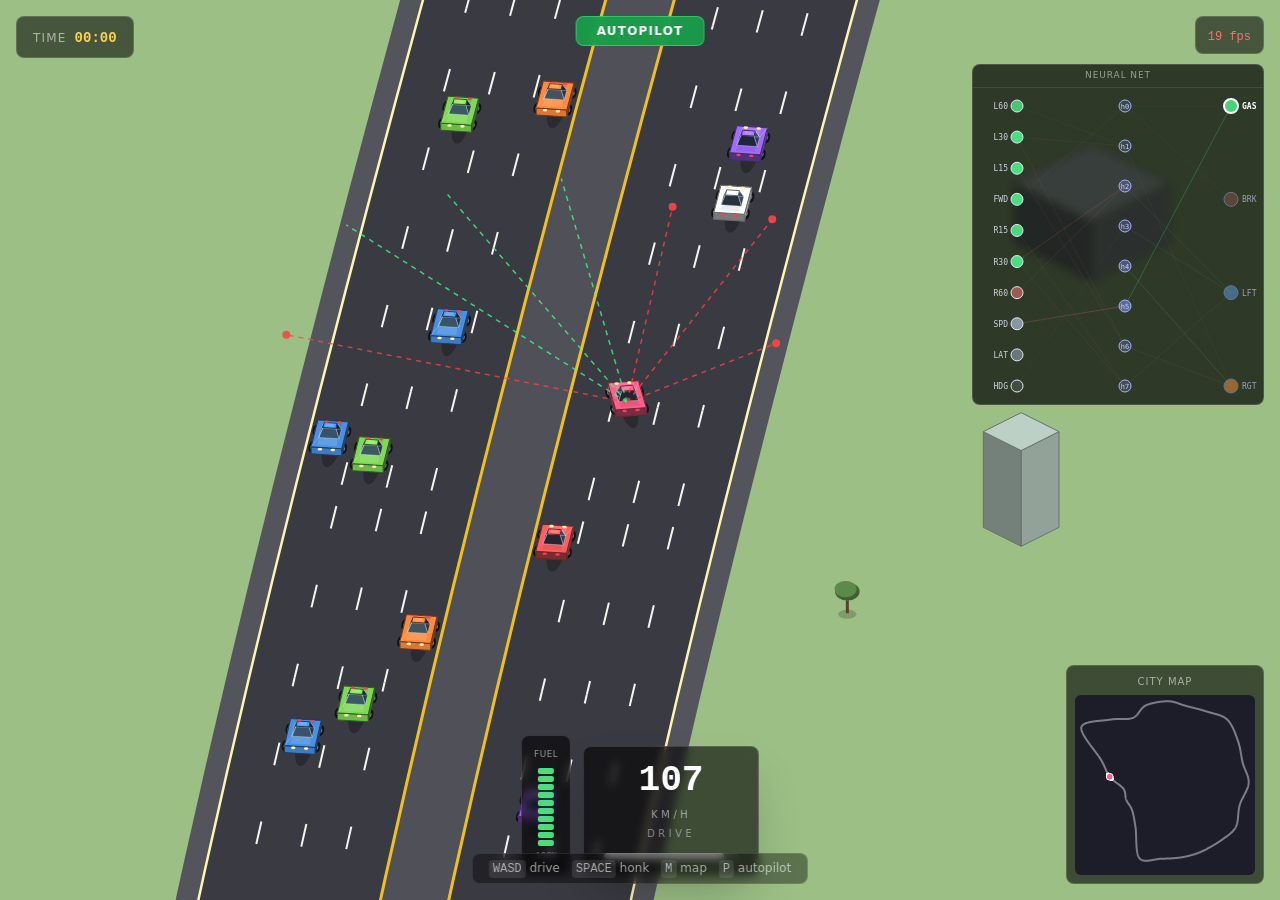
==== frontend/public/3d-sim/index.html @ 81e8ace7 "Add completed 3D simulation version with previews and updated UI" ====
<!DOCTYPE html>
<html lang="en">
<head>
  <meta charset="UTF-8" />
  <meta name="viewport" content="width=device-width, initial-scale=1.0, user-scalable=no" />
  <title>Iso City Drive</title>
  <script type="module" crossorigin src="./assets/index-C6p4gOHT.js"></script>
  <link rel="stylesheet" crossorigin href="./assets/index-06j63gB7.css">
</head>
<body class="bg-black overflow-hidden">
  <div id="root"></div>
</body>
</html>
---- frontend/public/3d-sim/assets/index-06j63gB7.css ----
*,:before,:after{--tw-border-spacing-x: 0;--tw-border-spacing-y: 0;--tw-translate-x: 0;--tw-translate-y: 0;--tw-rotate: 0;--tw-skew-x: 0;--tw-skew-y: 0;--tw-scale-x: 1;--tw-scale-y: 1;--tw-pan-x: ;--tw-pan-y: ;--tw-pinch-zoom: ;--tw-scroll-snap-strictness: proximity;--tw-gradient-from-position: ;--tw-gradient-via-position: ;--tw-gradient-to-position: ;--tw-ordinal: ;--tw-slashed-zero: ;--tw-numeric-figure: ;--tw-numeric-spacing: ;--tw-numeric-fraction: ;--tw-ring-inset: ;--tw-ring-offset-width: 0px;--tw-ring-offset-color: #fff;--tw-ring-color: rgb(59 130 246 / .5);--tw-ring-offset-shadow: 0 0 #0000;--tw-ring-shadow: 0 0 #0000;--tw-shadow: 0 0 #0000;--tw-shadow-colored: 0 0 #0000;--tw-blur: ;--tw-brightness: ;--tw-contrast: ;--tw-grayscale: ;--tw-hue-rotate: ;--tw-invert: ;--tw-saturate: ;--tw-sepia: ;--tw-drop-shadow: ;--tw-backdrop-blur: ;--tw-backdrop-brightness: ;--tw-backdrop-contrast: ;--tw-backdrop-grayscale: ;--tw-backdrop-hue-rotate: ;--tw-backdrop-invert: ;--tw-backdrop-opacity: ;--tw-backdrop-saturate: ;--tw-backdrop-sepia: ;--tw-contain-size: ;--tw-contain-layout: ;--tw-contain-paint: ;--tw-contain-style: }::backdrop{--tw-border-spacing-x: 0;--tw-border-spacing-y: 0;--tw-translate-x: 0;--tw-translate-y: 0;--tw-rotate: 0;--tw-skew-x: 0;--tw-skew-y: 0;--tw-scale-x: 1;--tw-scale-y: 1;--tw-pan-x: ;--tw-pan-y: ;--tw-pinch-zoom: ;--tw-scroll-snap-strictness: proximity;--tw-gradient-from-position: ;--tw-gradient-via-position: ;--tw-gradient-to-position: ;--tw-ordinal: ;--tw-slashed-zero: ;--tw-numeric-figure: ;--tw-numeric-spacing: ;--tw-numeric-fraction: ;--tw-ring-inset: ;--tw-ring-offset-width: 0px;--tw-ring-offset-color: #fff;--tw-ring-color: rgb(59 130 246 / .5);--tw-ring-offset-shadow: 0 0 #0000;--tw-ring-shadow: 0 0 #0000;--tw-shadow: 0 0 #0000;--tw-shadow-colored: 0 0 #0000;--tw-blur: ;--tw-brightness: ;--tw-contrast: ;--tw-grayscale: ;--tw-hue-rotate: ;--tw-invert: ;--tw-saturate: ;--tw-sepia: ;--tw-drop-shadow: ;--tw-backdrop-blur: ;--tw-backdrop-brightness: ;--tw-backdrop-contrast: ;--tw-backdrop-grayscale: ;--tw-backdrop-hue-rotate: ;--tw-backdrop-invert: ;--tw-backdrop-opacity: ;--tw-backdrop-saturate: ;--tw-backdrop-sepia: ;--tw-contain-size: ;--tw-contain-layout: ;--tw-contain-paint: ;--tw-contain-style: }*,:before,:after{box-sizing:border-box;border-width:0;border-style:solid;border-color:#e5e7eb}:before,:after{--tw-content: ""}html,:host{line-height:1.5;-webkit-text-size-adjust:100%;-moz-tab-size:4;-o-tab-size:4;tab-size:4;font-family:ui-sans-serif,system-ui,sans-serif,"Apple Color Emoji","Segoe UI Emoji",Segoe UI Symbol,"Noto Color Emoji";font-feature-settings:normal;font-variation-settings:normal;-webkit-tap-highlight-color:transparent}body{margin:0;line-height:inherit}hr{height:0;color:inherit;border-top-width:1px}abbr:where([title]){-webkit-text-decoration:underline dotted;text-decoration:underline dotted}h1,h2,h3,h4,h5,h6{font-size:inherit;font-weight:inherit}a{color:inherit;text-decoration:inherit}b,strong{font-weight:bolder}code,kbd,samp,pre{font-family:ui-monospace,SFMono-Regular,Menlo,Monaco,Consolas,Liberation Mono,Courier New,monospace;font-feature-settings:normal;font-variation-settings:normal;font-size:1em}small{font-size:80%}sub,sup{font-size:75%;line-height:0;position:relative;vertical-align:baseline}sub{bottom:-.25em}sup{top:-.5em}table{text-indent:0;border-color:inherit;border-collapse:collapse}button,input,optgroup,select,textarea{font-family:inherit;font-feature-settings:inherit;font-variation-settings:inherit;font-size:100%;font-weight:inherit;line-height:inherit;letter-spacing:inherit;color:inherit;margin:0;padding:0}button,select{text-transform:none}button,input:where([type=button]),input:where([type=reset]),input:where([type=submit]){-webkit-appearance:button;background-color:transparent;background-image:none}:-moz-focusring{outline:auto}:-moz-ui-invalid{box-shadow:none}progress{vertical-align:baseline}::-webkit-inner-spin-button,::-webkit-outer-spin-button{height:auto}[type=search]{-webkit-appearance:textfield;outline-offset:-2px}::-webkit-search-decoration{-webkit-appearance:none}::-webkit-file-upload-button{-webkit-appearance:button;font:inherit}summary{display:list-item}blockquote,dl,dd,h1,h2,h3,h4,h5,h6,hr,figure,p,pre{margin:0}fieldset{margin:0;padding:0}legend{padding:0}ol,ul,menu{list-style:none;margin:0;padding:0}dialog{padding:0}textarea{resize:vertical}input::-moz-placeholder,textarea::-moz-placeholder{opacity:1;color:#9ca3af}input::placeholder,textarea::placeholder{opacity:1;color:#9ca3af}button,[role=button]{cursor:pointer}:disabled{cursor:default}img,svg,video,canvas,audio,iframe,embed,object{display:block;vertical-align:middle}img,video{max-width:100%;height:auto}[hidden]:where(:not([hidden=until-found])){display:none}.\!container{width:100%!important}.container{width:100%}@media(min-width:640px){.\!container{max-width:640px!important}.container{max-width:640px}}@media(min-width:768px){.\!container{max-width:768px!important}.container{max-width:768px}}@media(min-width:1024px){.\!container{max-width:1024px!important}.container{max-width:1024px}}@media(min-width:1280px){.\!container{max-width:1280px!important}.container{max-width:1280px}}@media(min-width:1536px){.\!container{max-width:1536px!important}.container{max-width:1536px}}.pointer-events-none{pointer-events:none}.visible{visibility:visible}.absolute{position:absolute}.relative{position:relative}.inset-0{top:0;right:0;bottom:0;left:0}.bottom-2{bottom:.5rem}.bottom-4{bottom:1rem}.bottom-6{bottom:1.5rem}.left-1\/2{left:50%}.left-4{left:1rem}.right-2{right:.5rem}.right-4{right:1rem}.top-1\/3{top:33.333333%}.top-16{top:4rem}.top-24{top:6rem}.top-4{top:1rem}.z-50{z-index:50}.mb-1\.5{margin-bottom:.375rem}.ml-2{margin-left:.5rem}.mt-1{margin-top:.25rem}.mt-2{margin-top:.5rem}.mt-3{margin-top:.75rem}.block{display:block}.flex{display:flex}.hidden{display:none}.h-1\.5{height:.375rem}.h-20{height:5rem}.h-full{height:100%}.h-screen{height:100vh}.w-4{width:1rem}.w-44{width:11rem}.w-full{width:100%}.w-screen{width:100vw}.-translate-x-1\/2{--tw-translate-x: -50%;transform:translate(var(--tw-translate-x),var(--tw-translate-y)) rotate(var(--tw-rotate)) skew(var(--tw-skew-x)) skewY(var(--tw-skew-y)) scaleX(var(--tw-scale-x)) scaleY(var(--tw-scale-y))}.-translate-y-1\/2{--tw-translate-y: -50%;transform:translate(var(--tw-translate-x),var(--tw-translate-y)) rotate(var(--tw-rotate)) skew(var(--tw-skew-x)) skewY(var(--tw-skew-y)) scaleX(var(--tw-scale-x)) scaleY(var(--tw-scale-y))}.transform{transform:translate(var(--tw-translate-x),var(--tw-translate-y)) rotate(var(--tw-rotate)) skew(var(--tw-skew-x)) skewY(var(--tw-skew-y)) scaleX(var(--tw-scale-x)) scaleY(var(--tw-scale-y))}@keyframes pulse{50%{opacity:.5}}.animate-pulse{animation:pulse 2s cubic-bezier(.4,0,.6,1) infinite}.cursor-pointer{cursor:pointer}.select-none{-webkit-user-select:none;-moz-user-select:none;user-select:none}.resize{resize:both}.flex-col{flex-direction:column}.flex-col-reverse{flex-direction:column-reverse}.items-end{align-items:flex-end}.items-center{align-items:center}.justify-center{justify-content:center}.justify-between{justify-content:space-between}.gap-0\.5{gap:.125rem}.gap-1{gap:.25rem}.gap-3{gap:.75rem}.overflow-hidden{overflow:hidden}.rounded{border-radius:.25rem}.rounded-2xl{border-radius:1rem}.rounded-full{border-radius:9999px}.rounded-lg{border-radius:.5rem}.rounded-md{border-radius:.375rem}.rounded-sm{border-radius:.125rem}.rounded-xl{border-radius:.75rem}.border{border-width:1px}.border-2{border-width:2px}.border-4{border-width:4px}.border-b{border-bottom-width:1px}.border-green-400\/60{border-color:#4ade8099}.border-white{--tw-border-opacity: 1;border-color:rgb(255 255 255 / var(--tw-border-opacity, 1))}.border-white\/10{border-color:#ffffff1a}.border-white\/15{border-color:#ffffff26}.bg-\[\#1a1a20\]{--tw-bg-opacity: 1;background-color:rgb(26 26 32 / var(--tw-bg-opacity, 1))}.bg-\[\#e8efe6\]{--tw-bg-opacity: 1;background-color:rgb(232 239 230 / var(--tw-bg-opacity, 1))}.bg-amber-600\/90{background-color:#d97706e6}.bg-black{--tw-bg-opacity: 1;background-color:rgb(0 0 0 / var(--tw-bg-opacity, 1))}.bg-black\/0{background-color:#0000}.bg-black\/40{background-color:#0006}.bg-black\/55{background-color:#0000008c}.bg-black\/60{background-color:#0009}.bg-black\/70{background-color:#000000b3}.bg-black\/80{background-color:#000c}.bg-green-600\/90{background-color:#16a34ae6}.bg-red-600\/90{background-color:#dc2626e6}.bg-white\/10{background-color:#ffffff1a}.bg-white\/70{background-color:#ffffffb3}.p-2{padding:.5rem}.p-5{padding:1.25rem}.px-1{padding-left:.25rem;padding-right:.25rem}.px-3{padding-left:.75rem;padding-right:.75rem}.px-4{padding-left:1rem;padding-right:1rem}.px-5{padding-left:1.25rem;padding-right:1.25rem}.px-6{padding-left:1.5rem;padding-right:1.5rem}.px-8{padding-left:2rem;padding-right:2rem}.py-0\.5{padding-top:.125rem;padding-bottom:.125rem}.py-1{padding-top:.25rem;padding-bottom:.25rem}.py-1\.5{padding-top:.375rem;padding-bottom:.375rem}.py-2{padding-top:.5rem;padding-bottom:.5rem}.py-3{padding-top:.75rem;padding-bottom:.75rem}.py-4{padding-top:1rem;padding-bottom:1rem}.text-center{text-align:center}.font-mono{font-family:ui-monospace,SFMono-Regular,Menlo,Monaco,Consolas,Liberation Mono,Courier New,monospace}.text-2xl{font-size:1.5rem;line-height:2rem}.text-4xl{font-size:2.25rem;line-height:2.5rem}.text-\[10px\]{font-size:10px}.text-\[9px\]{font-size:9px}.text-sm{font-size:.875rem;line-height:1.25rem}.text-xs{font-size:.75rem;line-height:1rem}.font-black{font-weight:900}.font-bold{font-weight:700}.uppercase{text-transform:uppercase}.tabular-nums{--tw-numeric-spacing: tabular-nums;font-variant-numeric:var(--tw-ordinal) var(--tw-slashed-zero) var(--tw-numeric-figure) var(--tw-numeric-spacing) var(--tw-numeric-fraction)}.leading-none{line-height:1}.tracking-\[0\.35em\]{letter-spacing:.35em}.tracking-wider{letter-spacing:.05em}.tracking-widest{letter-spacing:.1em}.text-amber-300{--tw-text-opacity: 1;color:rgb(252 211 77 / var(--tw-text-opacity, 1))}.text-white{--tw-text-opacity: 1;color:rgb(255 255 255 / var(--tw-text-opacity, 1))}.text-white\/35{color:#ffffff59}.text-white\/40{color:#fff6}.text-white\/45{color:#ffffff73}.text-white\/50{color:#ffffff80}.text-white\/55{color:#ffffff8c}.text-white\/60{color:#fff9}.opacity-0{opacity:0}.shadow-2xl{--tw-shadow: 0 25px 50px -12px rgb(0 0 0 / .25);--tw-shadow-colored: 0 25px 50px -12px var(--tw-shadow-color);box-shadow:var(--tw-ring-offset-shadow, 0 0 #0000),var(--tw-ring-shadow, 0 0 #0000),var(--tw-shadow)}.outline{outline-style:solid}.filter{filter:var(--tw-blur) var(--tw-brightness) var(--tw-contrast) var(--tw-grayscale) var(--tw-hue-rotate) var(--tw-invert) var(--tw-saturate) var(--tw-sepia) var(--tw-drop-shadow)}.backdrop-blur-sm{--tw-backdrop-blur: blur(4px);-webkit-backdrop-filter:var(--tw-backdrop-blur) var(--tw-backdrop-brightness) var(--tw-backdrop-contrast) var(--tw-backdrop-grayscale) var(--tw-backdrop-hue-rotate) var(--tw-backdrop-invert) var(--tw-backdrop-opacity) var(--tw-backdrop-saturate) var(--tw-backdrop-sepia);backdrop-filter:var(--tw-backdrop-blur) var(--tw-backdrop-brightness) var(--tw-backdrop-contrast) var(--tw-backdrop-grayscale) var(--tw-backdrop-hue-rotate) var(--tw-backdrop-invert) var(--tw-backdrop-opacity) var(--tw-backdrop-saturate) var(--tw-backdrop-sepia)}.transition-all{transition-property:all;transition-timing-function:cubic-bezier(.4,0,.2,1);transition-duration:.15s}.transition-colors{transition-property:color,background-color,border-color,text-decoration-color,fill,stroke;transition-timing-function:cubic-bezier(.4,0,.2,1);transition-duration:.15s}.transition-opacity{transition-property:opacity;transition-timing-function:cubic-bezier(.4,0,.2,1);transition-duration:.15s}.duration-100{transition-duration:.1s}body{margin:0;padding:0;overflow:hidden;background:#0a0a0a;font-family:-apple-system,BlinkMacSystemFont,Segoe UI,system-ui,sans-serif;color:#fff;-moz-user-select:none;user-select:none;-webkit-user-select:none;touch-action:none}#root{width:100vw;height:100vh;position:relative}.hover\:text-white:hover{--tw-text-opacity: 1;color:rgb(255 255 255 / var(--tw-text-opacity, 1))}.group:hover .group-hover\:bg-black\/30{background-color:#0000004d}.group:hover .group-hover\:opacity-100{opacity:1}@media not all and (min-width:640px){.max-sm\:bottom-28{bottom:7rem}.max-sm\:origin-bottom-right{transform-origin:bottom right}.max-sm\:scale-75{--tw-scale-x: .75;--tw-scale-y: .75;transform:translate(var(--tw-translate-x),var(--tw-translate-y)) rotate(var(--tw-rotate)) skew(var(--tw-skew-x)) skewY(var(--tw-skew-y)) scaleX(var(--tw-scale-x)) scaleY(var(--tw-scale-y))}}
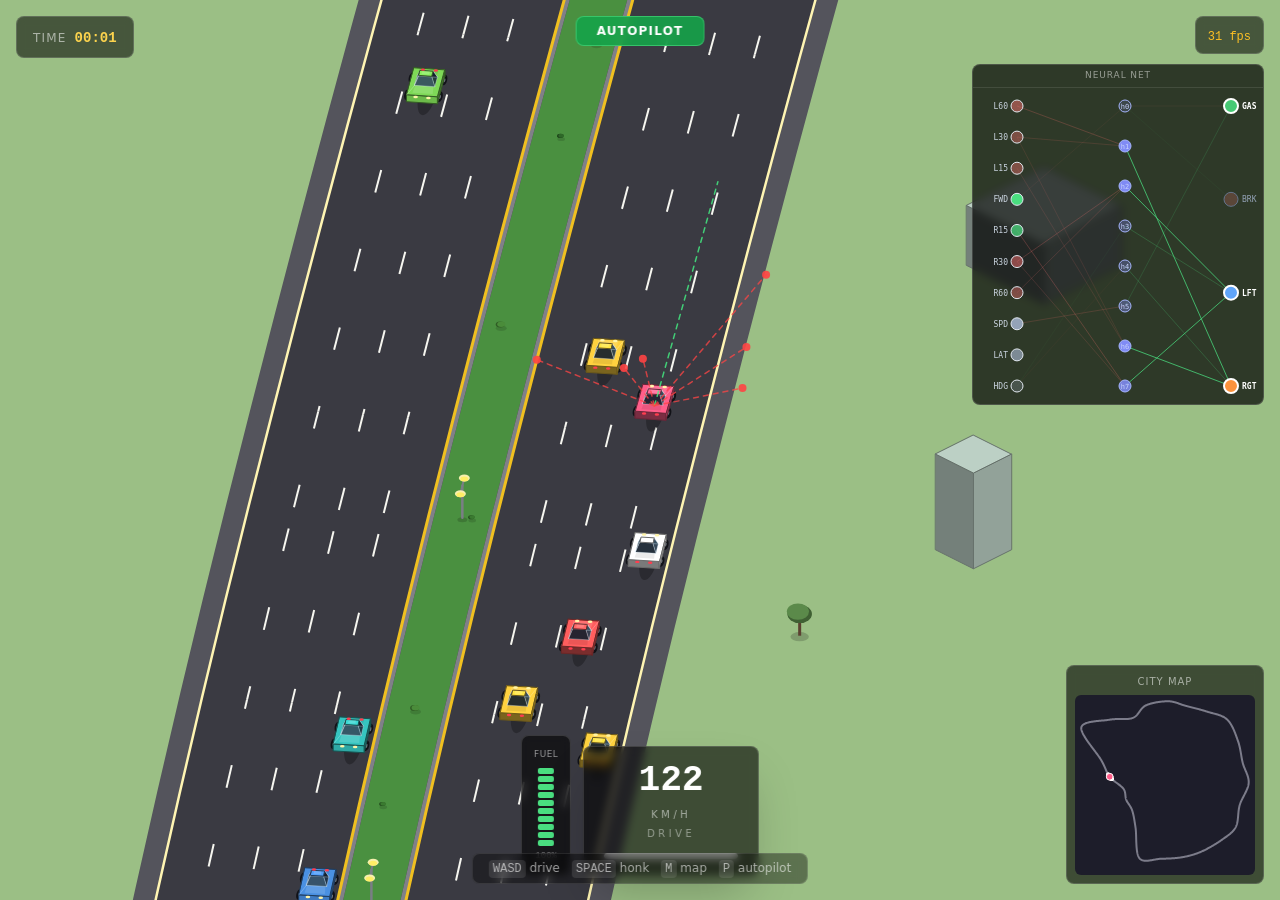
==== commit ece34dd5: "Update 3D simulation assets and submodule" ====
--- a/frontend/public/3d-sim/index.html
+++ b/frontend/public/3d-sim/index.html
@@ -4,8 +4,8 @@
   <meta charset="UTF-8" />
   <meta name="viewport" content="width=device-width, initial-scale=1.0, user-scalable=no" />
   <title>Iso City Drive</title>
-  <script type="module" crossorigin src="./assets/index-C6p4gOHT.js"></script>
-  <link rel="stylesheet" crossorigin href="./assets/index-06j63gB7.css">
+  <script type="module" crossorigin src="./assets/index-4USFn4dG.js"></script>
+  <link rel="stylesheet" crossorigin href="./assets/index-BVumEWVg.css">
 </head>
 <body class="bg-black overflow-hidden">
   <div id="root"></div>
--- a/frontend/public/3d-sim/assets/index-BVumEWVg.css
+++ b/frontend/public/3d-sim/assets/index-BVumEWVg.css
@@ -0,0 +1 @@
+*,:before,:after{--tw-border-spacing-x: 0;--tw-border-spacing-y: 0;--tw-translate-x: 0;--tw-translate-y: 0;--tw-rotate: 0;--tw-skew-x: 0;--tw-skew-y: 0;--tw-scale-x: 1;--tw-scale-y: 1;--tw-pan-x: ;--tw-pan-y: ;--tw-pinch-zoom: ;--tw-scroll-snap-strictness: proximity;--tw-gradient-from-position: ;--tw-gradient-via-position: ;--tw-gradient-to-position: ;--tw-ordinal: ;--tw-slashed-zero: ;--tw-numeric-figure: ;--tw-numeric-spacing: ;--tw-numeric-fraction: ;--tw-ring-inset: ;--tw-ring-offset-width: 0px;--tw-ring-offset-color: #fff;--tw-ring-color: rgb(59 130 246 / .5);--tw-ring-offset-shadow: 0 0 #0000;--tw-ring-shadow: 0 0 #0000;--tw-shadow: 0 0 #0000;--tw-shadow-colored: 0 0 #0000;--tw-blur: ;--tw-brightness: ;--tw-contrast: ;--tw-grayscale: ;--tw-hue-rotate: ;--tw-invert: ;--tw-saturate: ;--tw-sepia: ;--tw-drop-shadow: ;--tw-backdrop-blur: ;--tw-backdrop-brightness: ;--tw-backdrop-contrast: ;--tw-backdrop-grayscale: ;--tw-backdrop-hue-rotate: ;--tw-backdrop-invert: ;--tw-backdrop-opacity: ;--tw-backdrop-saturate: ;--tw-backdrop-sepia: ;--tw-contain-size: ;--tw-contain-layout: ;--tw-contain-paint: ;--tw-contain-style: }::backdrop{--tw-border-spacing-x: 0;--tw-border-spacing-y: 0;--tw-translate-x: 0;--tw-translate-y: 0;--tw-rotate: 0;--tw-skew-x: 0;--tw-skew-y: 0;--tw-scale-x: 1;--tw-scale-y: 1;--tw-pan-x: ;--tw-pan-y: ;--tw-pinch-zoom: ;--tw-scroll-snap-strictness: proximity;--tw-gradient-from-position: ;--tw-gradient-via-position: ;--tw-gradient-to-position: ;--tw-ordinal: ;--tw-slashed-zero: ;--tw-numeric-figure: ;--tw-numeric-spacing: ;--tw-numeric-fraction: ;--tw-ring-inset: ;--tw-ring-offset-width: 0px;--tw-ring-offset-color: #fff;--tw-ring-color: rgb(59 130 246 / .5);--tw-ring-offset-shadow: 0 0 #0000;--tw-ring-shadow: 0 0 #0000;--tw-shadow: 0 0 #0000;--tw-shadow-colored: 0 0 #0000;--tw-blur: ;--tw-brightness: ;--tw-contrast: ;--tw-grayscale: ;--tw-hue-rotate: ;--tw-invert: ;--tw-saturate: ;--tw-sepia: ;--tw-drop-shadow: ;--tw-backdrop-blur: ;--tw-backdrop-brightness: ;--tw-backdrop-contrast: ;--tw-backdrop-grayscale: ;--tw-backdrop-hue-rotate: ;--tw-backdrop-invert: ;--tw-backdrop-opacity: ;--tw-backdrop-saturate: ;--tw-backdrop-sepia: ;--tw-contain-size: ;--tw-contain-layout: ;--tw-contain-paint: ;--tw-contain-style: }*,:before,:after{box-sizing:border-box;border-width:0;border-style:solid;border-color:#e5e7eb}:before,:after{--tw-content: ""}html,:host{line-height:1.5;-webkit-text-size-adjust:100%;-moz-tab-size:4;-o-tab-size:4;tab-size:4;font-family:ui-sans-serif,system-ui,sans-serif,"Apple Color Emoji","Segoe UI Emoji",Segoe UI Symbol,"Noto Color Emoji";font-feature-settings:normal;font-variation-settings:normal;-webkit-tap-highlight-color:transparent}body{margin:0;line-height:inherit}hr{height:0;color:inherit;border-top-width:1px}abbr:where([title]){-webkit-text-decoration:underline dotted;text-decoration:underline dotted}h1,h2,h3,h4,h5,h6{font-size:inherit;font-weight:inherit}a{color:inherit;text-decoration:inherit}b,strong{font-weight:bolder}code,kbd,samp,pre{font-family:ui-monospace,SFMono-Regular,Menlo,Monaco,Consolas,Liberation Mono,Courier New,monospace;font-feature-settings:normal;font-variation-settings:normal;font-size:1em}small{font-size:80%}sub,sup{font-size:75%;line-height:0;position:relative;vertical-align:baseline}sub{bottom:-.25em}sup{top:-.5em}table{text-indent:0;border-color:inherit;border-collapse:collapse}button,input,optgroup,select,textarea{font-family:inherit;font-feature-settings:inherit;font-variation-settings:inherit;font-size:100%;font-weight:inherit;line-height:inherit;letter-spacing:inherit;color:inherit;margin:0;padding:0}button,select{text-transform:none}button,input:where([type=button]),input:where([type=reset]),input:where([type=submit]){-webkit-appearance:button;background-color:transparent;background-image:none}:-moz-focusring{outline:auto}:-moz-ui-invalid{box-shadow:none}progress{vertical-align:baseline}::-webkit-inner-spin-button,::-webkit-outer-spin-button{height:auto}[type=search]{-webkit-appearance:textfield;outline-offset:-2px}::-webkit-search-decoration{-webkit-appearance:none}::-webkit-file-upload-button{-webkit-appearance:button;font:inherit}summary{display:list-item}blockquote,dl,dd,h1,h2,h3,h4,h5,h6,hr,figure,p,pre{margin:0}fieldset{margin:0;padding:0}legend{padding:0}ol,ul,menu{list-style:none;margin:0;padding:0}dialog{padding:0}textarea{resize:vertical}input::-moz-placeholder,textarea::-moz-placeholder{opacity:1;color:#9ca3af}input::placeholder,textarea::placeholder{opacity:1;color:#9ca3af}button,[role=button]{cursor:pointer}:disabled{cursor:default}img,svg,video,canvas,audio,iframe,embed,object{display:block;vertical-align:middle}img,video{max-width:100%;height:auto}[hidden]:where(:not([hidden=until-found])){display:none}.\!container{width:100%!important}.container{width:100%}@media(min-width:640px){.\!container{max-width:640px!important}.container{max-width:640px}}@media(min-width:768px){.\!container{max-width:768px!important}.container{max-width:768px}}@media(min-width:1024px){.\!container{max-width:1024px!important}.container{max-width:1024px}}@media(min-width:1280px){.\!container{max-width:1280px!important}.container{max-width:1280px}}@media(min-width:1536px){.\!container{max-width:1536px!important}.container{max-width:1536px}}.pointer-events-none{pointer-events:none}.visible{visibility:visible}.absolute{position:absolute}.relative{position:relative}.inset-0{top:0;right:0;bottom:0;left:0}.bottom-2{bottom:.5rem}.bottom-4{bottom:1rem}.bottom-6{bottom:1.5rem}.left-1\/2{left:50%}.left-4{left:1rem}.right-2{right:.5rem}.right-4{right:1rem}.top-1\/3{top:33.333333%}.top-16{top:4rem}.top-24{top:6rem}.top-4{top:1rem}.z-50{z-index:50}.mb-1\.5{margin-bottom:.375rem}.ml-2{margin-left:.5rem}.mt-1{margin-top:.25rem}.mt-2{margin-top:.5rem}.mt-3{margin-top:.75rem}.block{display:block}.flex{display:flex}.hidden{display:none}.h-1\.5{height:.375rem}.h-20{height:5rem}.h-full{height:100%}.h-screen{height:100vh}.w-4{width:1rem}.w-44{width:11rem}.w-full{width:100%}.w-screen{width:100vw}.-translate-x-1\/2{--tw-translate-x: -50%;transform:translate(var(--tw-translate-x),var(--tw-translate-y)) rotate(var(--tw-rotate)) skew(var(--tw-skew-x)) skewY(var(--tw-skew-y)) scaleX(var(--tw-scale-x)) scaleY(var(--tw-scale-y))}.-translate-y-1\/2{--tw-translate-y: -50%;transform:translate(var(--tw-translate-x),var(--tw-translate-y)) rotate(var(--tw-rotate)) skew(var(--tw-skew-x)) skewY(var(--tw-skew-y)) scaleX(var(--tw-scale-x)) scaleY(var(--tw-scale-y))}.transform{transform:translate(var(--tw-translate-x),var(--tw-translate-y)) rotate(var(--tw-rotate)) skew(var(--tw-skew-x)) skewY(var(--tw-skew-y)) scaleX(var(--tw-scale-x)) scaleY(var(--tw-scale-y))}@keyframes pulse{50%{opacity:.5}}.animate-pulse{animation:pulse 2s cubic-bezier(.4,0,.6,1) infinite}.cursor-pointer{cursor:pointer}.select-none{-webkit-user-select:none;-moz-user-select:none;user-select:none}.resize{resize:both}.flex-col{flex-direction:column}.flex-col-reverse{flex-direction:column-reverse}.items-end{align-items:flex-end}.items-center{align-items:center}.justify-center{justify-content:center}.justify-between{justify-content:space-between}.gap-0\.5{gap:.125rem}.gap-1{gap:.25rem}.gap-3{gap:.75rem}.overflow-hidden{overflow:hidden}.rounded{border-radius:.25rem}.rounded-2xl{border-radius:1rem}.rounded-full{border-radius:9999px}.rounded-lg{border-radius:.5rem}.rounded-md{border-radius:.375rem}.rounded-sm{border-radius:.125rem}.rounded-xl{border-radius:.75rem}.border{border-width:1px}.border-2{border-width:2px}.border-4{border-width:4px}.border-b{border-bottom-width:1px}.border-green-400\/60{border-color:#4ade8099}.border-white{--tw-border-opacity: 1;border-color:rgb(255 255 255 / var(--tw-border-opacity, 1))}.border-white\/10{border-color:#ffffff1a}.border-white\/15{border-color:#ffffff26}.bg-\[\#1a1a20\]{--tw-bg-opacity: 1;background-color:rgb(26 26 32 / var(--tw-bg-opacity, 1))}.bg-\[\#e8efe6\]{--tw-bg-opacity: 1;background-color:rgb(232 239 230 / var(--tw-bg-opacity, 1))}.bg-amber-600\/90{background-color:#d97706e6}.bg-black{--tw-bg-opacity: 1;background-color:rgb(0 0 0 / var(--tw-bg-opacity, 1))}.bg-black\/0{background-color:#0000}.bg-black\/40{background-color:#0006}.bg-black\/55{background-color:#0000008c}.bg-black\/60{background-color:#0009}.bg-black\/70{background-color:#000000b3}.bg-black\/80{background-color:#000c}.bg-green-600\/90{background-color:#16a34ae6}.bg-red-600\/90{background-color:#dc2626e6}.bg-white\/10{background-color:#ffffff1a}.bg-white\/70{background-color:#ffffffb3}.p-2{padding:.5rem}.p-5{padding:1.25rem}.px-1{padding-left:.25rem;padding-right:.25rem}.px-3{padding-left:.75rem;padding-right:.75rem}.px-4{padding-left:1rem;padding-right:1rem}.px-5{padding-left:1.25rem;padding-right:1.25rem}.px-6{padding-left:1.5rem;padding-right:1.5rem}.px-8{padding-left:2rem;padding-right:2rem}.py-0\.5{padding-top:.125rem;padding-bottom:.125rem}.py-1{padding-top:.25rem;padding-bottom:.25rem}.py-1\.5{padding-top:.375rem;padding-bottom:.375rem}.py-2{padding-top:.5rem;padding-bottom:.5rem}.py-3{padding-top:.75rem;padding-bottom:.75rem}.py-4{padding-top:1rem;padding-bottom:1rem}.text-center{text-align:center}.font-mono{font-family:ui-monospace,SFMono-Regular,Menlo,Monaco,Consolas,Liberation Mono,Courier New,monospace}.text-2xl{font-size:1.5rem;line-height:2rem}.text-4xl{font-size:2.25rem;line-height:2.5rem}.text-\[10px\]{font-size:10px}.text-\[9px\]{font-size:9px}.text-sm{font-size:.875rem;line-height:1.25rem}.text-xs{font-size:.75rem;line-height:1rem}.font-black{font-weight:900}.font-bold{font-weight:700}.uppercase{text-transform:uppercase}.tabular-nums{--tw-numeric-spacing: tabular-nums;font-variant-numeric:var(--tw-ordinal) var(--tw-slashed-zero) var(--tw-numeric-figure) var(--tw-numeric-spacing) var(--tw-numeric-fraction)}.leading-none{line-height:1}.tracking-\[0\.35em\]{letter-spacing:.35em}.tracking-wider{letter-spacing:.05em}.tracking-widest{letter-spacing:.1em}.text-amber-300{--tw-text-opacity: 1;color:rgb(252 211 77 / var(--tw-text-opacity, 1))}.text-white{--tw-text-opacity: 1;color:rgb(255 255 255 / var(--tw-text-opacity, 1))}.text-white\/35{color:#ffffff59}.text-white\/40{color:#fff6}.text-white\/45{color:#ffffff73}.text-white\/50{color:#ffffff80}.text-white\/55{color:#ffffff8c}.text-white\/60{color:#fff9}.opacity-0{opacity:0}.shadow{--tw-shadow: 0 1px 3px 0 rgb(0 0 0 / .1), 0 1px 2px -1px rgb(0 0 0 / .1);--tw-shadow-colored: 0 1px 3px 0 var(--tw-shadow-color), 0 1px 2px -1px var(--tw-shadow-color);box-shadow:var(--tw-ring-offset-shadow, 0 0 #0000),var(--tw-ring-shadow, 0 0 #0000),var(--tw-shadow)}.shadow-2xl{--tw-shadow: 0 25px 50px -12px rgb(0 0 0 / .25);--tw-shadow-colored: 0 25px 50px -12px var(--tw-shadow-color);box-shadow:var(--tw-ring-offset-shadow, 0 0 #0000),var(--tw-ring-shadow, 0 0 #0000),var(--tw-shadow)}.outline{outline-style:solid}.filter{filter:var(--tw-blur) var(--tw-brightness) var(--tw-contrast) var(--tw-grayscale) var(--tw-hue-rotate) var(--tw-invert) var(--tw-saturate) var(--tw-sepia) var(--tw-drop-shadow)}.backdrop-blur-sm{--tw-backdrop-blur: blur(4px);-webkit-backdrop-filter:var(--tw-backdrop-blur) var(--tw-backdrop-brightness) var(--tw-backdrop-contrast) var(--tw-backdrop-grayscale) var(--tw-backdrop-hue-rotate) var(--tw-backdrop-invert) var(--tw-backdrop-opacity) var(--tw-backdrop-saturate) var(--tw-backdrop-sepia);backdrop-filter:var(--tw-backdrop-blur) var(--tw-backdrop-brightness) var(--tw-backdrop-contrast) var(--tw-backdrop-grayscale) var(--tw-backdrop-hue-rotate) var(--tw-backdrop-invert) var(--tw-backdrop-opacity) var(--tw-backdrop-saturate) var(--tw-backdrop-sepia)}.transition-all{transition-property:all;transition-timing-function:cubic-bezier(.4,0,.2,1);transition-duration:.15s}.transition-colors{transition-property:color,background-color,border-color,text-decoration-color,fill,stroke;transition-timing-function:cubic-bezier(.4,0,.2,1);transition-duration:.15s}.transition-opacity{transition-property:opacity;transition-timing-function:cubic-bezier(.4,0,.2,1);transition-duration:.15s}.duration-100{transition-duration:.1s}body{margin:0;padding:0;overflow:hidden;background:#0a0a0a;font-family:-apple-system,BlinkMacSystemFont,Segoe UI,system-ui,sans-serif;color:#fff;-moz-user-select:none;user-select:none;-webkit-user-select:none;touch-action:none}#root{width:100vw;height:100vh;position:relative}.hover\:text-white:hover{--tw-text-opacity: 1;color:rgb(255 255 255 / var(--tw-text-opacity, 1))}.group:hover .group-hover\:bg-black\/30{background-color:#0000004d}.group:hover .group-hover\:opacity-100{opacity:1}@media not all and (min-width:640px){.max-sm\:bottom-28{bottom:7rem}.max-sm\:origin-bottom-right{transform-origin:bottom right}.max-sm\:scale-75{--tw-scale-x: .75;--tw-scale-y: .75;transform:translate(var(--tw-translate-x),var(--tw-translate-y)) rotate(var(--tw-rotate)) skew(var(--tw-skew-x)) skewY(var(--tw-skew-y)) scaleX(var(--tw-scale-x)) scaleY(var(--tw-scale-y))}}
